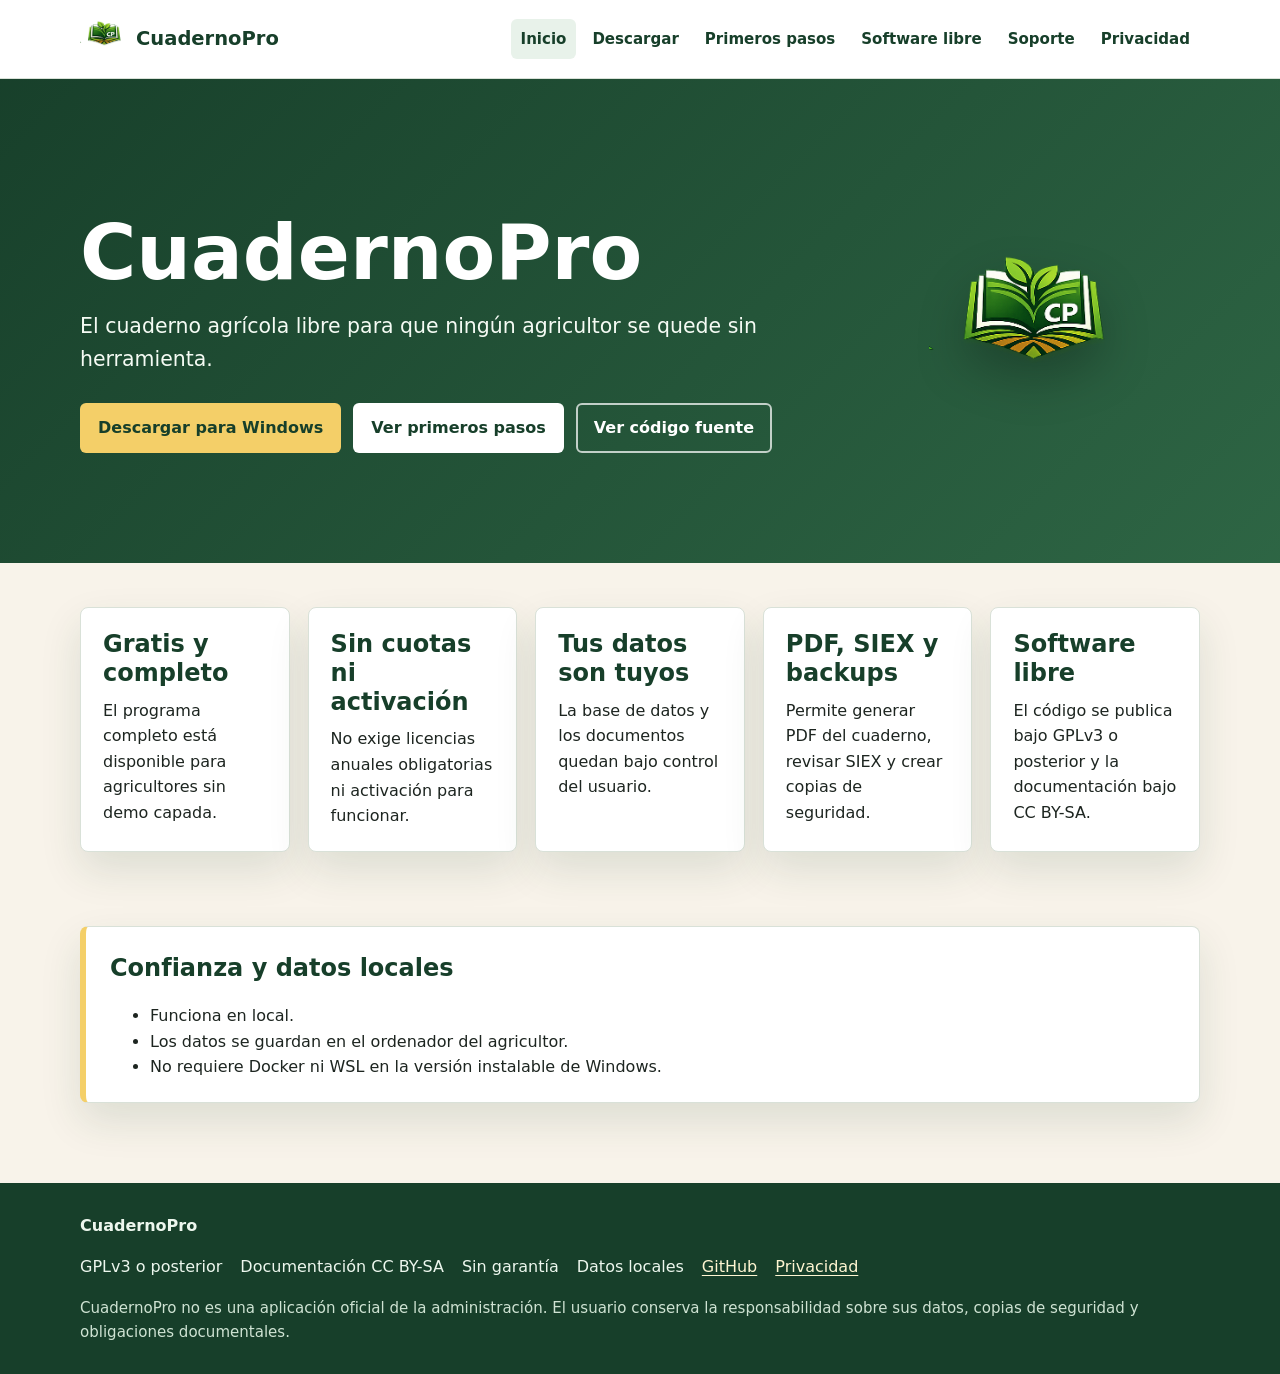
==== web_publica/index.html @ d85e18d6 "Publica CuadernoPro como software libre" ====
<!doctype html>
<html lang="es">
<head>
  <meta charset="utf-8">
  <meta name="viewport" content="width=device-width, initial-scale=1">
  <title>CuadernoPro | Cuaderno agrícola libre</title>
  <meta name="description" content="CuadernoPro es el cuaderno agrícola libre, gratuito y local para agricultores.">
  <link rel="icon" href="assets/favicon.ico">
  <link rel="stylesheet" href="assets/style.css">
</head>
<body>
  <header class="site-header">
    <div class="header-inner">
      <a class="brand" href="index.html">
        <img src="assets/cuadernopro.png" alt="CuadernoPro">
        <span>CuadernoPro</span>
      </a>
      <nav class="main-nav" aria-label="Navegación principal">
        <a href="index.html" aria-current="page">Inicio</a>
        <a href="descargar.html">Descargar</a>
        <a href="primeros-pasos.html">Primeros pasos</a>
        <a href="software-libre.html">Software libre</a>
        <a href="soporte.html">Soporte</a>
        <a href="privacidad.html">Privacidad</a>
      </nav>
    </div>
  </header>

  <main>
    <section class="hero">
      <div class="section">
        <div>
          <h1>CuadernoPro</h1>
          <p>El cuaderno agrícola libre para que ningún agricultor se quede sin herramienta.</p>
          <div class="actions">
            <a class="button primary" href="descargar.html">Descargar para Windows</a>
            <a class="button secondary" href="primeros-pasos.html">Ver primeros pasos</a>
            <a class="button ghost" href="https://github.com/jomarpel-star/cuadernopro">Ver código fuente</a>
          </div>
        </div>
        <div class="hero-logo" aria-hidden="true">
          <img src="assets/cuadernopro.png" alt="">
        </div>
      </div>
    </section>

    <section class="section">
      <div class="grid cards">
        <article class="card">
          <h2>Gratis y completo</h2>
          <p>El programa completo está disponible para agricultores sin demo capada.</p>
        </article>
        <article class="card">
          <h2>Sin cuotas ni activación</h2>
          <p>No exige licencias anuales obligatorias ni activación para funcionar.</p>
        </article>
        <article class="card">
          <h2>Tus datos son tuyos</h2>
          <p>La base de datos y los documentos quedan bajo control del usuario.</p>
        </article>
        <article class="card">
          <h2>PDF, SIEX y backups</h2>
          <p>Permite generar PDF del cuaderno, revisar SIEX y crear copias de seguridad.</p>
        </article>
        <article class="card">
          <h2>Software libre</h2>
          <p>El código se publica bajo GPLv3 o posterior y la documentación bajo CC BY-SA.</p>
        </article>
      </div>
    </section>

    <section class="section compact">
      <div class="notice">
        <h2>Confianza y datos locales</h2>
        <ul>
          <li>Funciona en local.</li>
          <li>Los datos se guardan en el ordenador del agricultor.</li>
          <li>No requiere Docker ni WSL en la versión instalable de Windows.</li>
        </ul>
      </div>
    </section>
  </main>

  <footer class="site-footer">
    <div class="footer-inner">
      <strong>CuadernoPro</strong>
      <div class="footer-links">
        <span>GPLv3 o posterior</span>
        <span>Documentación CC BY-SA</span>
        <span>Sin garantía</span>
        <span>Datos locales</span>
        <a href="https://github.com/jomarpel-star/cuadernopro">GitHub</a>
        <a href="privacidad.html">Privacidad</a>
      </div>
      <p class="fine-print">CuadernoPro no es una aplicación oficial de la administración. El usuario conserva la responsabilidad sobre sus datos, copias de seguridad y obligaciones documentales.</p>
    </div>
  </footer>
</body>
</html>
---- web_publica/assets/style.css ----
:root {
  --green-900: #173f2a;
  --green-800: #245237;
  --green-700: #2f6846;
  --green-100: #e8f2ea;
  --earth-700: #6b5135;
  --earth-200: #efe3d0;
  --earth-100: #f8f3ea;
  --yellow-300: #f4cf68;
  --yellow-100: #fff5cf;
  --ink: #1d2520;
  --muted: #5d6b62;
  --line: #d9e1d8;
  --white: #ffffff;
  --shadow: 0 18px 42px rgba(23, 63, 42, 0.12);
}

* {
  box-sizing: border-box;
}

html {
  color-scheme: light;
}

body {
  margin: 0;
  color: var(--ink);
  background: var(--earth-100);
  font-family: system-ui, -apple-system, BlinkMacSystemFont, "Segoe UI", sans-serif;
  font-size: 16px;
  line-height: 1.6;
}

a {
  color: var(--green-800);
  text-decoration-thickness: 0.08em;
  text-underline-offset: 0.18em;
}

a:hover {
  color: var(--green-900);
}

.site-header {
  background: var(--white);
  border-bottom: 1px solid var(--line);
  position: sticky;
  top: 0;
  z-index: 10;
}

.header-inner,
.section,
.footer-inner {
  width: min(1120px, calc(100% - 32px));
  margin: 0 auto;
}

.header-inner {
  display: flex;
  align-items: center;
  justify-content: space-between;
  gap: 24px;
  min-height: 78px;
  padding: 12px 0;
}

.brand {
  display: inline-flex;
  align-items: center;
  gap: 12px;
  color: var(--green-900);
  font-weight: 800;
  font-size: 1.22rem;
  text-decoration: none;
  white-space: nowrap;
}

.brand img {
  width: 44px;
  height: 44px;
  object-fit: contain;
}

.main-nav {
  display: flex;
  align-items: center;
  justify-content: flex-end;
  flex-wrap: wrap;
  gap: 6px;
}

.main-nav a {
  border-radius: 6px;
  color: var(--green-900);
  font-size: 0.94rem;
  font-weight: 650;
  padding: 8px 10px;
  text-decoration: none;
}

.main-nav a:hover,
.main-nav a[aria-current="page"] {
  background: var(--green-100);
}

.hero {
  background:
    linear-gradient(135deg, rgba(23, 63, 42, 0.94), rgba(47, 104, 70, 0.88)),
    var(--green-800);
  color: var(--white);
  padding: 92px 0 66px;
}

.hero .section {
  display: grid;
  grid-template-columns: minmax(0, 1.35fr) minmax(260px, 0.65fr);
  align-items: center;
  gap: 36px;
}

.hero h1 {
  font-size: 4.8rem;
  line-height: 1;
  margin: 0 0 18px;
}

.hero p {
  color: #f5fbf4;
  font-size: 1.28rem;
  max-width: 780px;
  margin: 0;
}

.hero-logo {
  display: flex;
  justify-content: center;
}

.hero-logo img {
  width: min(190px, 46vw);
  height: auto;
  filter: drop-shadow(0 22px 24px rgba(0, 0, 0, 0.24));
}

.actions {
  display: flex;
  flex-wrap: wrap;
  gap: 12px;
  margin-top: 28px;
}

.panel-actions {
  margin-top: 20px;
}

.panel-actions .button {
  color: var(--green-900);
}

.button {
  align-items: center;
  border: 2px solid transparent;
  border-radius: 6px;
  display: inline-flex;
  font-weight: 750;
  justify-content: center;
  min-height: 46px;
  padding: 10px 16px;
  text-decoration: none;
}

.button.primary {
  background: var(--yellow-300);
  color: var(--green-900);
}

.button.secondary {
  background: var(--white);
  color: var(--green-900);
}

.button.ghost {
  border-color: rgba(255, 255, 255, 0.72);
  color: var(--white);
}

.button.outline {
  border-color: var(--green-700);
  color: var(--green-900);
}

.button:hover {
  transform: translateY(-1px);
}

.section {
  padding: 44px 0;
}

.section.compact {
  padding-top: 30px;
}

.page-title {
  background: var(--green-800);
  color: var(--white);
  padding: 42px 0;
}

.page-title h1 {
  font-size: 2.6rem;
  line-height: 1.08;
  margin: 0 0 10px;
}

.page-title p {
  color: #eef8ee;
  font-size: 1.12rem;
  margin: 0;
  max-width: 780px;
}

.grid {
  display: grid;
  gap: 18px;
}

.grid.cards {
  grid-template-columns: repeat(5, minmax(0, 1fr));
}

.grid.two {
  grid-template-columns: repeat(2, minmax(0, 1fr));
}

.grid.three {
  grid-template-columns: repeat(3, minmax(0, 1fr));
}

.card,
.notice,
.steps,
.text-panel {
  background: var(--white);
  border: 1px solid var(--line);
  border-radius: 8px;
  box-shadow: var(--shadow);
}

.card {
  padding: 22px;
}

.card h2,
.card h3 {
  color: var(--green-900);
  line-height: 1.2;
  margin: 0 0 10px;
}

.card p {
  margin: 0;
}

.notice {
  border-left: 6px solid var(--yellow-300);
  padding: 22px 24px;
}

.notice h2,
.notice h3 {
  color: var(--green-900);
  margin: 0 0 10px;
}

.notice p,
.notice ul {
  margin-bottom: 0;
}

.text-panel {
  padding: 28px;
}

.text-panel h2 {
  color: var(--green-900);
  line-height: 1.25;
  margin: 0 0 14px;
}

.text-panel h3 {
  color: var(--green-900);
  margin-top: 28px;
}

.text-panel p:last-child,
.text-panel ul:last-child,
.text-panel ol:last-child {
  margin-bottom: 0;
}

.steps {
  counter-reset: step;
  list-style: none;
  margin: 0;
  padding: 10px;
}

.steps li {
  border-bottom: 1px solid var(--line);
  counter-increment: step;
  display: grid;
  gap: 4px;
  grid-template-columns: 42px minmax(0, 1fr);
  padding: 16px 10px;
}

.steps li:last-child {
  border-bottom: 0;
}

.steps li::before {
  align-items: center;
  background: var(--green-800);
  border-radius: 50%;
  color: var(--white);
  content: counter(step);
  display: inline-flex;
  font-weight: 800;
  height: 32px;
  justify-content: center;
  margin-top: 2px;
  width: 32px;
}

.steps strong {
  color: var(--green-900);
}

.code,
code {
  background: var(--yellow-100);
  border: 1px solid #ead78e;
  border-radius: 5px;
  color: #493812;
  font-family: ui-monospace, SFMono-Regular, Consolas, "Liberation Mono", monospace;
  font-size: 0.94em;
  padding: 0.08rem 0.28rem;
}

.code {
  display: block;
  margin: 10px 0;
  overflow-wrap: anywhere;
  padding: 12px;
}

.site-footer {
  background: var(--green-900);
  color: #edf7ee;
  margin-top: 36px;
  padding: 30px 0;
}

.footer-inner {
  display: grid;
  gap: 16px;
}

.footer-links {
  display: flex;
  flex-wrap: wrap;
  gap: 10px 18px;
}

.site-footer a {
  color: #fff6d2;
}

.fine-print {
  color: #cfe3d3;
  font-size: 0.94rem;
  margin: 0;
}

@media (max-width: 900px) {
  .header-inner {
    align-items: flex-start;
    flex-direction: column;
  }

  .main-nav {
    justify-content: flex-start;
  }

  .hero .section {
    grid-template-columns: 1fr;
  }

  .hero-logo {
    justify-content: flex-start;
  }

  .hero h1 {
    font-size: 4.1rem;
  }

  .grid.cards,
  .grid.three {
    grid-template-columns: repeat(2, minmax(0, 1fr));
  }
}

@media (max-width: 640px) {
  .header-inner,
  .section,
  .footer-inner {
    width: min(100% - 24px, 1120px);
  }

  .hero {
    padding: 58px 0 46px;
  }

  .hero h1 {
    font-size: 3rem;
  }

  .hero-logo {
    display: none;
  }

  .hero p,
  .page-title p {
    font-size: 1.04rem;
  }

  .grid.cards,
  .grid.two,
  .grid.three {
    grid-template-columns: 1fr;
  }

  .button {
    width: 100%;
  }

  .main-nav a {
    padding: 7px 8px;
  }
}
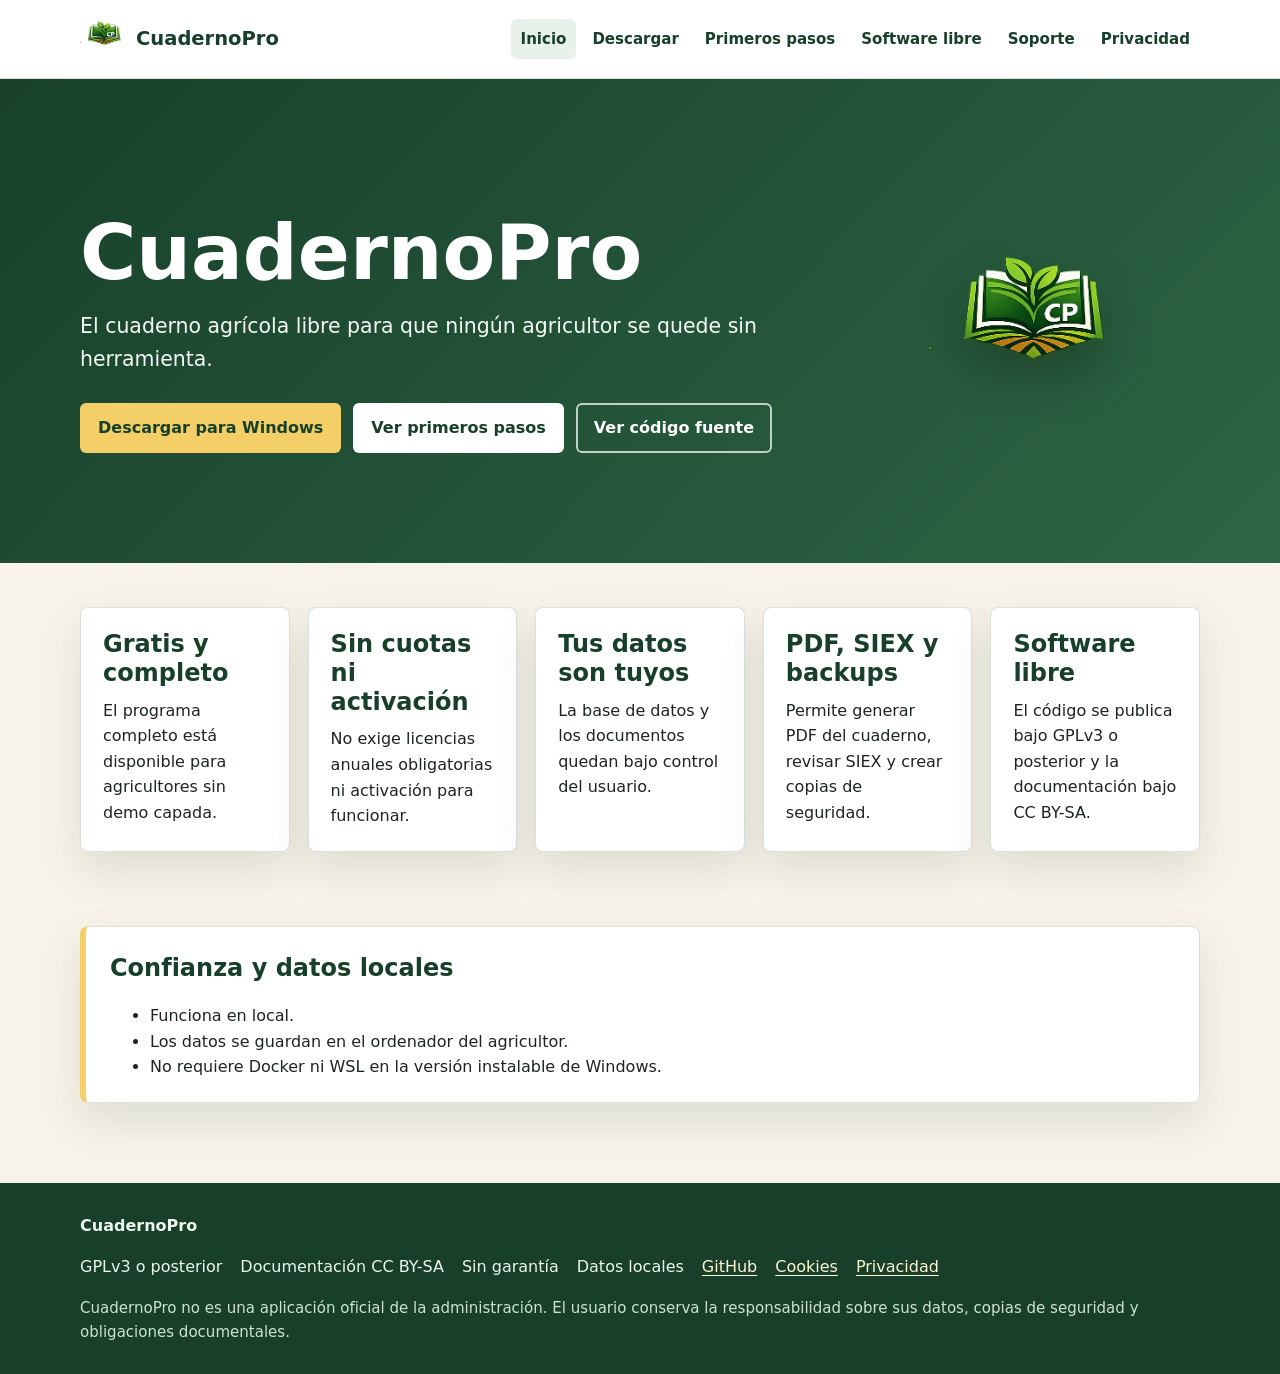
==== commit cb10b437: "Anade politica de cookies y aviso de Windows en la web" ====
--- a/web_publica/index.html
+++ b/web_publica/index.html
@@ -90,6 +90,7 @@
         <span>Sin garantía</span>
         <span>Datos locales</span>
         <a href="https://github.com/jomarpel-star/cuadernopro">GitHub</a>
+        <a href="politica-cookies.html">Cookies</a>
         <a href="privacidad.html">Privacidad</a>
       </div>
       <p class="fine-print">CuadernoPro no es una aplicación oficial de la administración. El usuario conserva la responsabilidad sobre sus datos, copias de seguridad y obligaciones documentales.</p>
